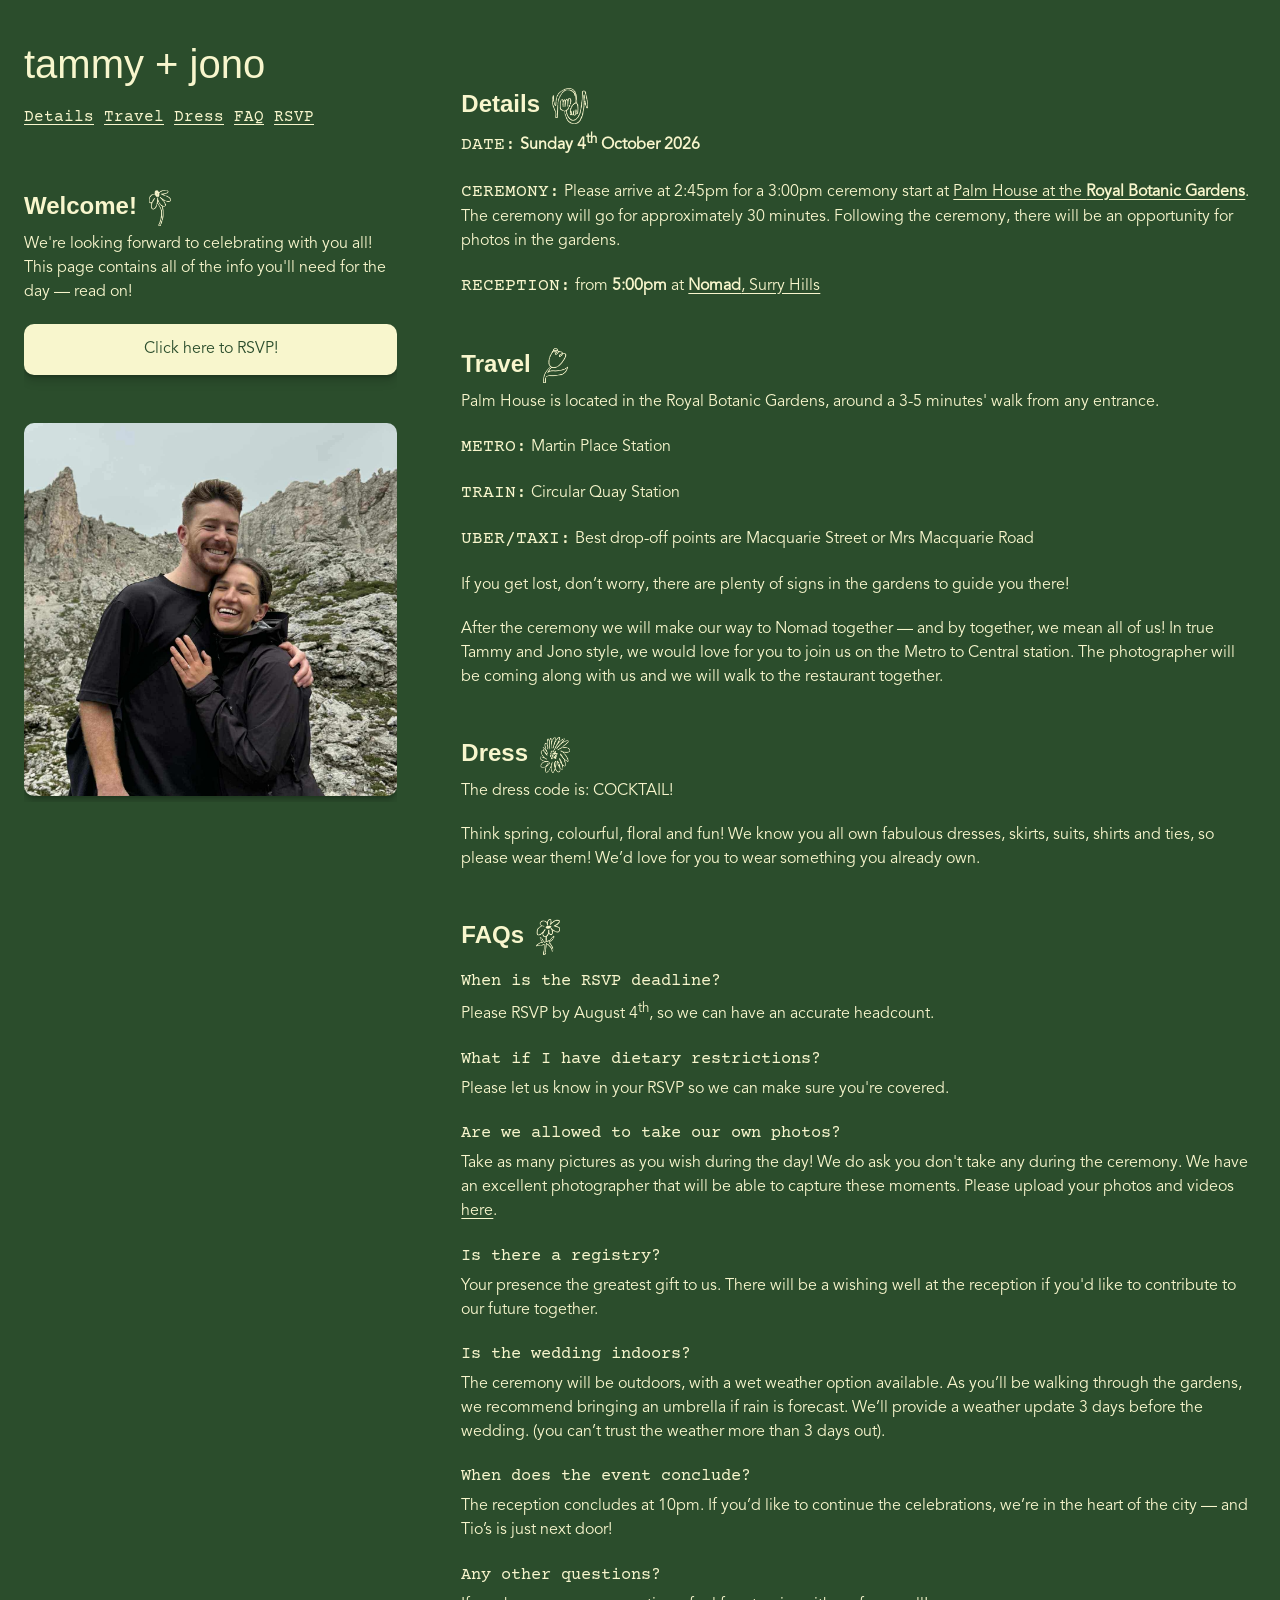
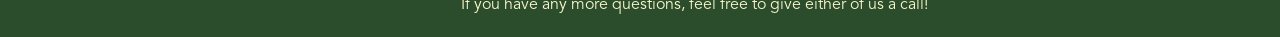
==== info.html @ a9351139 "Update main content" ====
<!DOCTYPE html>

<html>
  <head>
    <link rel="stylesheet" href="style.css">
    <link rel="icon" type="image/x-icon" href="favicon.ico">
    <meta name="viewport" content="width=device-width" />

    <title>Info | T+J</title>
    <meta name="description" content="Information!">
    
    <!-- Remove from Google Search -->
    <meta name="robots" content="noindex, nofollow" />

  </head>

  <body>
    <nav class="show">
      <input type="checkbox" id="nav-toggle" class="nav-toggle" aria-label="Toggle navigation menu">
      <div class="nav-bar">
        <h1 class="names"><a href="info.html">tammy + jono</a></h1>
        <label for="nav-toggle" class="hamburger" aria-hidden="true">
          <span></span>
          <span></span>
          <span></span>
        </label>
      </div>
      <div id="nav">
        <a href="info.html#details">Details</a>
        <a href="info.html#travel">Travel</a>
        <a href="info.html#dress">Dress</a>
        <a href="info.html#faq">FAQ</a>
        <a href="rsvp.html">RSVP</a>
      </div>
    </nav>
    <div class="cols left">
      <nav class="hide">
        <h1 class="names"><a href="info.html">tammy + jono</a></h1>
        <div id="nav">
          <a href="info.html#details">Details</a>
          <a href="info.html#travel">Travel</a>
          <a href="info.html#dress">Dress</a>
          <a href="info.html#faq">FAQ</a>
          <a href="rsvp.html">RSVP</a>
        </div>
     </nav>
      <div> 
        <h2 class="nospace script">Welcome!</h2>
        <p class="nospace">We're looking forward to celebrating with you all! This page contains all of the info you'll need for the day — read on!</p>
        
        <a href="rsvp.html" class="button"><span class="hide">Click </span><span class="show">Tap </span>here to RSVP!</a>
        
        <img class="pic hide" src="assets/jt1.jpeg" alt="A picture of Tammy and Jono">
      </div>
    </div>

    <div class="cols right">
      <div>
        <h2 class="script" id="details">Details</h2>
        <p><span class="courier">DATE:</span> <strong>Sunday 4<sup>th</sup> October 2026</strong></p>
        <p>
          <span class="courier">CEREMONY:</span> Please arrive at 2:45pm for a 3:00pm ceremony start at <a href="https://www.botanicgardens.org.au/venues-and-lawns/all-venues-and-lawns/palm-house">Palm House at the <strong>Royal Botanic Gardens</strong></a>. 
          The ceremony will go for approximately 30 minutes. Following the ceremony, there will be an opportunity for photos in the gardens.
        </p>
        <p><span class="courier">RECEPTION:</span> from <strong>5:00pm</strong> at <a href="https://nomad.sydney/"><strong>Nomad</strong>, Surry Hills</a></p>
      </div>

      <div>
        <h2 class="script" id="travel">Travel</h2>
        <p>
          Palm House is located in the Royal Botanic Gardens, around a 3-5 minutes' walk from any entrance. 
        </p>
        <p><span class="courier">METRO:</span> Martin Place Station</p>
        <p><span class="courier">TRAIN:</span> Circular Quay Station</p>
        <p><span class="courier">UBER/TAXI:</span> Best drop-off points are Macquarie Street or Mrs Macquarie Road</p>
        <p>
          If you get lost, don’t worry, there are plenty of signs in the gardens to guide you there! 
        </p>
        <p>
          After the ceremony we will make our way to Nomad together — and by together, we mean all of us! 
          In true Tammy and Jono style, we would love for you to join us on the Metro to Central station. The photographer will be coming along with us and we will walk to the restaurant together. 
        </p>
      </div>

      <div>
        <h2 class="script" id="dress">Dress</h2>
        <p>
          The dress code is: COCKTAIL!
        </p>
        <p>
          Think spring, colourful, floral and fun! We know you all own fabulous dresses, skirts, suits, shirts and ties, so please wear them! We’d love for you to wear something you already own.
        </p>
      </div>

      <div>
        <h2 class="script" id="faq">FAQs</h2>
        <h3>When is the RSVP deadline?</h3>
        <p>Please RSVP by August 4<sup>th</sup>, so we can have an accurate headcount.</p>

        <h3>What if I have dietary restrictions?</h3>
        <p>Please let us know in your RSVP so we can make sure you're covered.</p>

        <h3>Are we allowed to take our own photos?</h3>
        <p>Take as many pictures as you wish during the day! We do ask you don't take any during the ceremony. We have an excellent photographer that will be able to capture these moments.
          Please upload your photos and videos <a href="/">here</a>.
        </p>

        <h3>Is there a registry?</h3>
        <p>Your presence the greatest gift to us. There will be a wishing well at the reception if you'd like to contribute to our future together.</p>

        <h3>Is the wedding indoors?</h3>
        <p>The ceremony will be outdoors, with a wet weather option available. As you’ll be walking through the gardens, we recommend bringing an umbrella if rain is forecast. We’ll provide a weather update 3 days before the wedding. (you can’t trust the weather more than 3 days out).</p>

        <h3>When does the event conclude?</h3>
        <p>The reception concludes at 10pm. If you’d like to continue the celebrations, we’re in the heart of the city — and Tio’s is just next door!</p>

        <h3>Any other questions?</h3>
        <p>If you have any more questions, feel free to give either of us a call!</p>
      </div>
    </div>

    <script src="nav.js"></script>
  </body>
</html>
---- style.css ----
@import url('https://fonts.googleapis.com/css2?family=Courier+Prime:ital,wght@0,400;0,700;1,400;1,700&family=Homemade+Apple&display=swap');

@font-face {
  font-family: 'Avenir';
  src: url('assets/AvenirLTProBook.otf') format('opentype');
  font-weight: normal;
  font-style: normal;
}

@font-face {
  font-family: 'Above the Beyond';
  src: url('assets/above-the-beyond-script.ttf') format('truetype');
  font-weight: normal;
  font-style: normal;
}

* {
  margin: 0;
  padding: 0;
  box-sizing: border-box;
}

html {
  scroll-padding-top: 7rem;
}

body {
  --bg: #2B4D2C;
  --fg: #F8F6CD;
  --accent: #1A3403;
  --shadow-color: rgba(0, 0, 0, 0.1);

  --mid-text: clamp(1.5rem, 2.5vw, 2rem);
  --large-text: clamp(2rem, 7vw, 4rem);
  --small-text: clamp(0.75rem, 2vw, 1.25rem);

  font-family: 'Avenir', 'Courier Prime', monospace;
  background-color: var(--bg);
  color: var(--fg);
  min-height: 100vh;

  display: grid;
  grid-template-columns: 1fr 2fr;
  gap: 1em;
}

a {
  color: var(--fg);
  text-underline-offset: 3px;
}

#index {
  justify-content: center;
  display: flex;
  flex-direction: column;
  gap: 2em;
}

.cols {
  margin: 0 1.5em;
}

.right {
  padding-top: 40px;
}

.left .pic {
  max-width: 100%;
  margin-top: 2em;
}

nav {
  display: block;
  position: sticky;
  top: 0em;
  z-index: 1;
  background: var(--bg);

  padding: 0 0 1em 0;
}

nav, h3 {
  font-family: 'Courier Prime', Courier, monospace;
}

h3 {
  margin: 1.4em 0 0.4em 0;
  line-height: 1.2;
  font-size: 1.05rem;
  font-weight: 400;
}

h3 + p {
  margin-top: 0;
}

nav a {
  color: var(--fg);
  text-decoration-thickness: 0.05em;
  text-underline-offset: 0.2em;
}

nav a:not(h1):hover {
  text-decoration-thickness: 0.1em;
}

nav .names {
  margin-bottom: 1.25rem;
}

.hide .names {
  padding-top: 1em;
  font-size: 40px;
}

p {
  margin: 0.75em 0 1.25em 0;
  line-height: 1.5;
}

.container {
  max-width: 1200px;
  width: 100%;
  position: relative;
}

.background-image {
  position: absolute;
  top: 50%;
  left: 50%;
  transform: translate(-50%, -50%);
  width: 50%;
  max-width: 800px;
  opacity: 0.2;
  z-index: 0;
}

.content {
  position: relative;
  z-index: 1;
  min-height: calc(100vh - 4rem);

  display: flex;
  flex-direction: column;
  align-items: center;
}

#right {
  margin-top: -0.2em;
}

.pic {
  border-radius: 10px;
  box-shadow: 0 2px 2px var(--shadow-color),0 4px 4px var(--shadow-color),0 8px 8px var(--shadow-color);
}

.slideshow {
  margin: auto;
}

#slideshow-image {
  margin: 1rem;
  width: calc(100% - 2rem);
}

.names {
  font-family: 'Homemade Apple', sans-serif, cursive;
  font-size: var(--large-text);
  font-weight: 400;
  line-height: 1.2;
}

.names a {
  text-decoration: none;
}

.date {
  font-size: var(--mid-text);
  font-weight: 300;
}

#date {
  margin: 1.5rem 0 4rem 0;
  font-size: clamp(1.5rem, 4vw, 2.5rem);
}

.info {
  display: grid;
  grid-template-columns: auto auto auto;
  grid-template-rows: auto auto auto;
  align-items: center;
  justify-items: start;
  grid-column-gap: 1rem;
  font-size: var(--mid-text);
  text-align: left;

  width: 100%;
  max-width: fit-content;

  margin-bottom: 2rem;
}

.info img {
  grid-row: 1 / -1;
  max-width: 45px;
  margin: 0 0 0.5em 0;
}

.info .label {
  font-size: var(--small-text);
  text-transform: uppercase;
  grid-column: 2 / -1;
}

.script {
  font-family: 'Homemade Apple', sans-serif, cursive;
}

h2.script {
  margin: 2em 0 -0.25em 0;
}

h2.script::after {
  content: "";
  display: inline-block;
  height: 1.5em;
  margin-left: 0.5em;
  vertical-align: middle;
  background: center / contain no-repeat;
}

.left h2.script::after                            { background-image: url('assets/flower-7.png');  aspect-ratio: 1230 / 2048; } /* 1st — Welcome */
.cols.right > div:nth-of-type(1) h2.script::after { background-image: url('assets/flower-8.png');  aspect-ratio: 2000 / 1977; } /* 2nd — Details */
.cols.right > div:nth-of-type(2) h2.script::after { background-image: url('assets/flower-9.png');  aspect-ratio: 1459 / 2048; } /* 3rd — Travel */
.cols.right > div:nth-of-type(3) h2.script::after { background-image: url('assets/flower-10.png'); aspect-ratio: 1688 / 2048; } /* 4th — Dress */
.cols.right > div:nth-of-type(4) h2.script::after { background-image: url('assets/flower-11.png'); aspect-ratio: 1369 / 2048; } /* 5th — FAQs */

.courier, .label {
  font-family: 'Courier Prime', monospace;
  font-size: 1.1em;
}

.website {
  font-size: var(--small-text);
  font-weight: 300;
  margin-top: auto;
}

.show, .hidden {
  display: none;
}

.button {
  display: block;
  margin: 1em auto;
  padding: 1em;
  width: fit-content;
  background: var(--fg);
  border-radius: 10px;
  color: var(--bg);
  text-decoration: none;
  width: 100%;
  text-align: center;

  cursor: pointer;
  box-shadow: 0 2px 2px var(--shadow-color),0 4px 4px var(--shadow-color),0 8px 8px var(--shadow-color);
}

.button:hover {
  box-shadow: 0 2px 2px var(--shadow-color),0 4px 4px var(--shadow-color),0 8px 8px var(--shadow-color),0 16px 16px var(--shadow-color);
}

.button-container {
  display: grid;
  grid-template-columns: 1fr 1fr;
  gap: 1em;
}

#rsvp_link {
  width: fit-content;
}

.rsvp-form label {
  display: inline-block;
  margin: 0.75rem 0 0.25rem 0;
  font-family: 'Courier Prime', Courier, monospace;
}

.rsvp-form input[type="text"] {
  margin-bottom: 0.5rem;
  padding: 1em 0.6em;
  width: 100%;
  background: var(--accent);
  border: none;
  color: var(--fg);
}

@media (min-width: 811px) {
  html {
    scroll-padding-top: 40px;
  }

  .left {
    position: sticky;
    top: 0;
    align-self: start;
    max-height: 100vh;
    overflow-y: auto;
  }
}

@media (max-width: 810px) {

  .container {
    --mid-text: clamp(1.25rem, 2.5vw, 1.75rem);
    --large-text: clamp(2.5rem, 6vw, 4rem);
    --small-text: clamp(1rem, 2vw, 1.5rem);

    padding: 1rem;
    text-align: center;
  }

  body {
    gap: 0;
    display: flex;
    flex-direction: column;
  }

  .columns {
    display: block;
    margin: 0 1.5em;
  }

  .right {
    padding-top: 0;
  }

  .names {
    margin: 1.5rem 0 2.5rem 0; 
  }

  nav .names {
    margin-top: 2.5rem;
  }

  #slideshow-image {
    max-width: 300px;
    width: 60vw;
  }

  #date {
    margin: -1.5rem 0 2rem 0;
  }

  .narrow-remove {
    display: none;
  }

  .info {
    grid-template-columns: auto auto;
  }

  .info .label {
    grid-column: auto;
  }

  .info div {
    margin: -0.2rem 0;
  }

  .info img {
    margin: 0.5em 0 0 0;
  }

  .script {
    font-size: 1.2em;
    margin: 0.75rem 0 -0.25rem 0;
    display: block;
  }

  h2.script {
    margin: 2rem 0 -0.25rem 0;
    font-size: 1.5em;
  }

  .show {
    display: inline;
  }

  nav.show {
    display: block;
    padding: 2.5rem 1.5em 2em 1.5em;
  }

  nav.show .nav-bar {
    display: flex;
    align-items: center;
    justify-content: space-between;
    gap: 1rem;
  }

  nav.show .nav-bar .names {
    margin: 0;   /* spacing handled by the nav padding */
  }

  /* visually-hidden checkbox that drives the toggle (kept focusable) */
  .nav-toggle {
    position: absolute;
    width: 1px;
    height: 1px;
    margin: -1px;
    clip: rect(0 0 0 0);
    overflow: hidden;
  }

  .hamburger {
    flex: none;
    display: flex;
    flex-direction: column;
    justify-content: space-between;
    width: 2rem;
    height: 1.25rem;
    cursor: pointer;
    margin-bottom: 0.15em;
  }

  .hamburger span {
    display: block;
    height: 3px;
    background: var(--fg);
    border-radius: 3px;
    transition: transform 0.25s ease, opacity 0.25s ease;
  }

  /* menu collapsed by default */
  nav.show #nav {
    display: flex;
    flex-direction: column;
    gap: 0.75rem;
    max-height: 0;
    margin-top: 0;
    opacity: 0;
    overflow: hidden;
    transition: max-height 0.3s ease, margin-top 0.3s ease, opacity 0.3s ease;
  }

  /* menu expanded when the checkbox is toggled on */
  .nav-toggle:checked ~ #nav {
    max-height: 20rem;
    margin-top: 1.5rem;
    opacity: 1;
  }

  /* morph the icon into an X while the menu is open */
  .nav-toggle:checked ~ .nav-bar .hamburger span:nth-child(1) {
    transform: translateY(calc(0.625rem - 1.5px)) rotate(45deg);
  }

  .nav-toggle:checked ~ .nav-bar .hamburger span:nth-child(2) {
    opacity: 0;
  }

  .nav-toggle:checked ~ .nav-bar .hamburger span:nth-child(3) {
    transform: translateY(calc(-0.625rem + 1.5px)) rotate(-45deg);
  }

  .hide {
    display: none !important;
  }

  .nospace {
    display: block;
  }
}
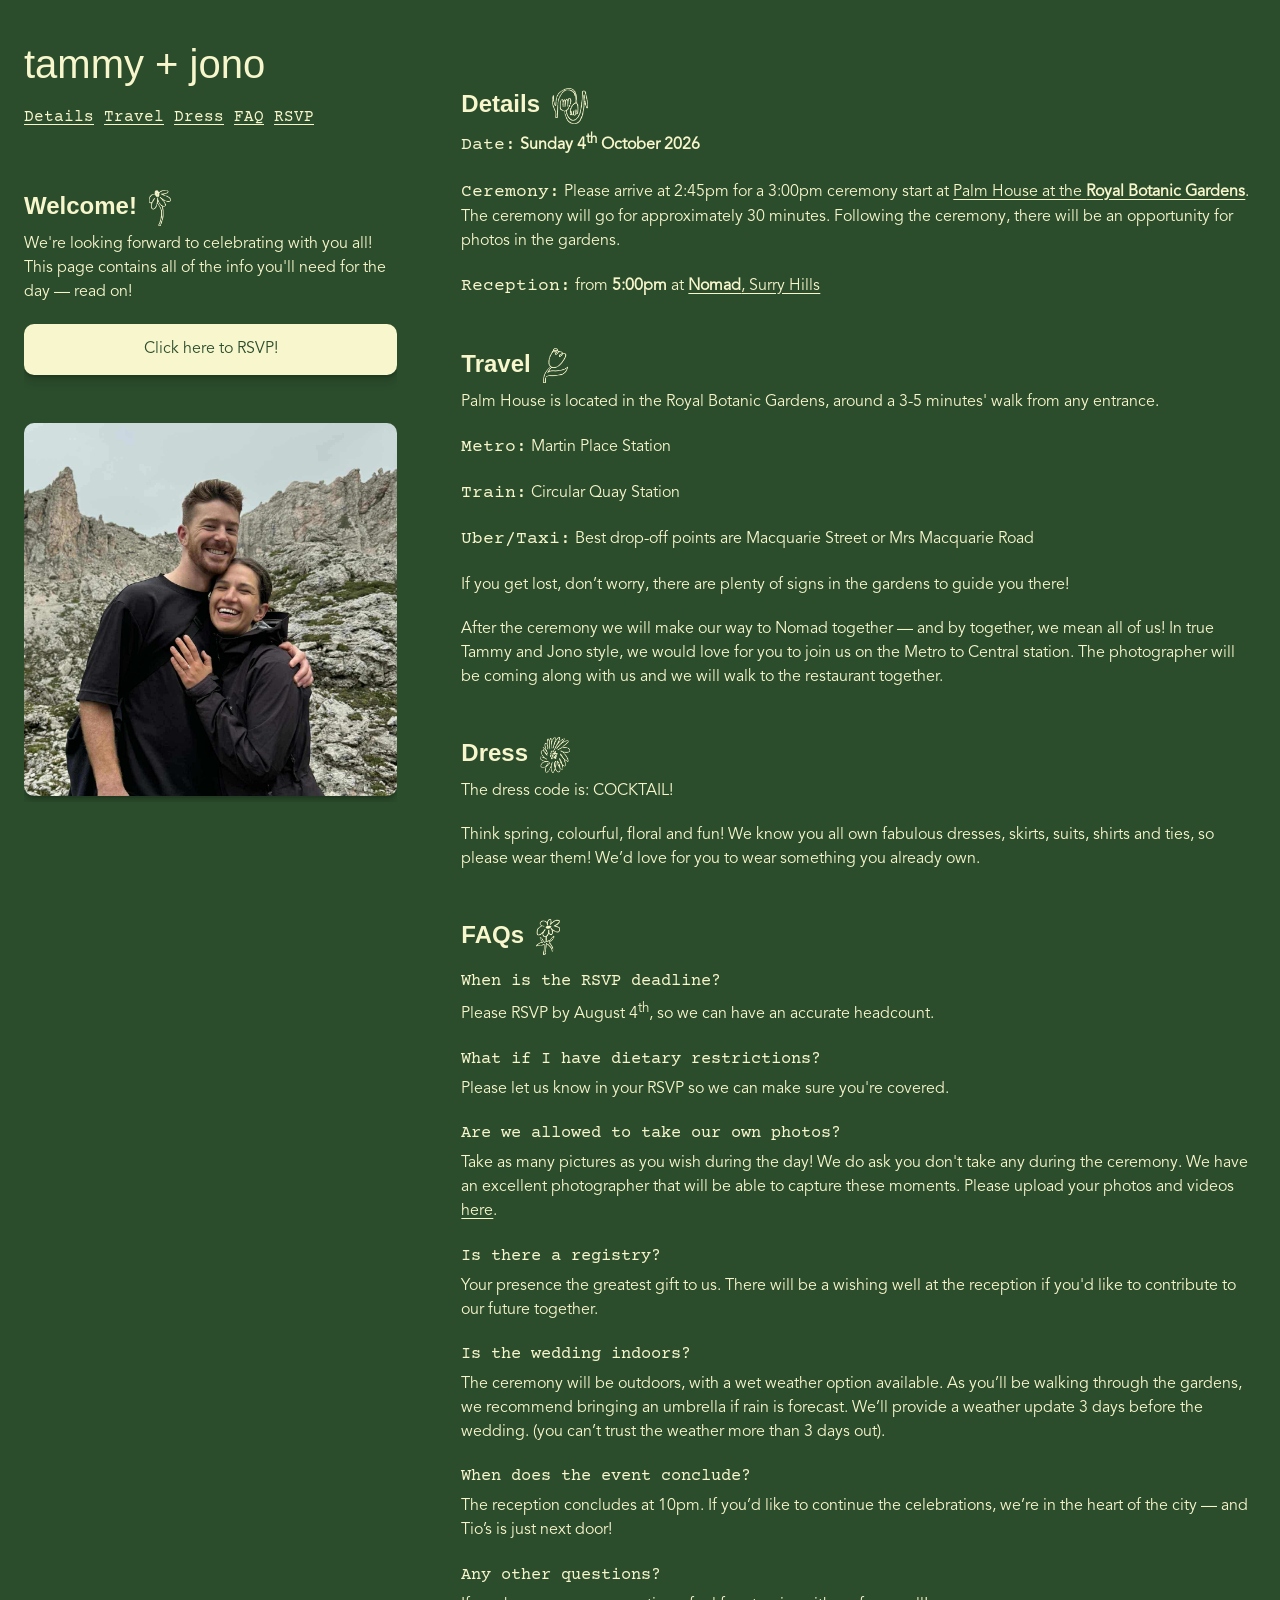
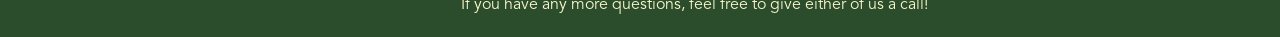
==== commit 8e95ca1b: "Update info.html" ====
--- a/info.html
+++ b/info.html
@@ -57,12 +57,12 @@
     <div class="cols right">
       <div>
         <h2 class="script" id="details">Details</h2>
-        <p><span class="courier">DATE:</span> <strong>Sunday 4<sup>th</sup> October 2026</strong></p>
+        <p><span class="courier">Date:</span> <strong>Sunday 4<sup>th</sup> October 2026</strong></p>
         <p>
-          <span class="courier">CEREMONY:</span> Please arrive at 2:45pm for a 3:00pm ceremony start at <a href="https://www.botanicgardens.org.au/venues-and-lawns/all-venues-and-lawns/palm-house">Palm House at the <strong>Royal Botanic Gardens</strong></a>. 
+          <span class="courier">Ceremony:</span> Please arrive at 2:45pm for a 3:00pm ceremony start at <a href="https://www.botanicgardens.org.au/venues-and-lawns/all-venues-and-lawns/palm-house">Palm House at the <strong>Royal Botanic Gardens</strong></a>. 
           The ceremony will go for approximately 30 minutes. Following the ceremony, there will be an opportunity for photos in the gardens.
         </p>
-        <p><span class="courier">RECEPTION:</span> from <strong>5:00pm</strong> at <a href="https://nomad.sydney/"><strong>Nomad</strong>, Surry Hills</a></p>
+        <p><span class="courier">Reception:</span> from <strong>5:00pm</strong> at <a href="https://nomad.sydney/"><strong>Nomad</strong>, Surry Hills</a></p>
       </div>
 
       <div>
@@ -70,9 +70,9 @@
         <p>
           Palm House is located in the Royal Botanic Gardens, around a 3-5 minutes' walk from any entrance. 
         </p>
-        <p><span class="courier">METRO:</span> Martin Place Station</p>
-        <p><span class="courier">TRAIN:</span> Circular Quay Station</p>
-        <p><span class="courier">UBER/TAXI:</span> Best drop-off points are Macquarie Street or Mrs Macquarie Road</p>
+        <p><span class="courier">Metro:</span> Martin Place Station</p>
+        <p><span class="courier">Train:</span> Circular Quay Station</p>
+        <p><span class="courier">Uber/Taxi:</span> Best drop-off points are Macquarie Street or Mrs Macquarie Road</p>
         <p>
           If you get lost, don’t worry, there are plenty of signs in the gardens to guide you there! 
         </p>
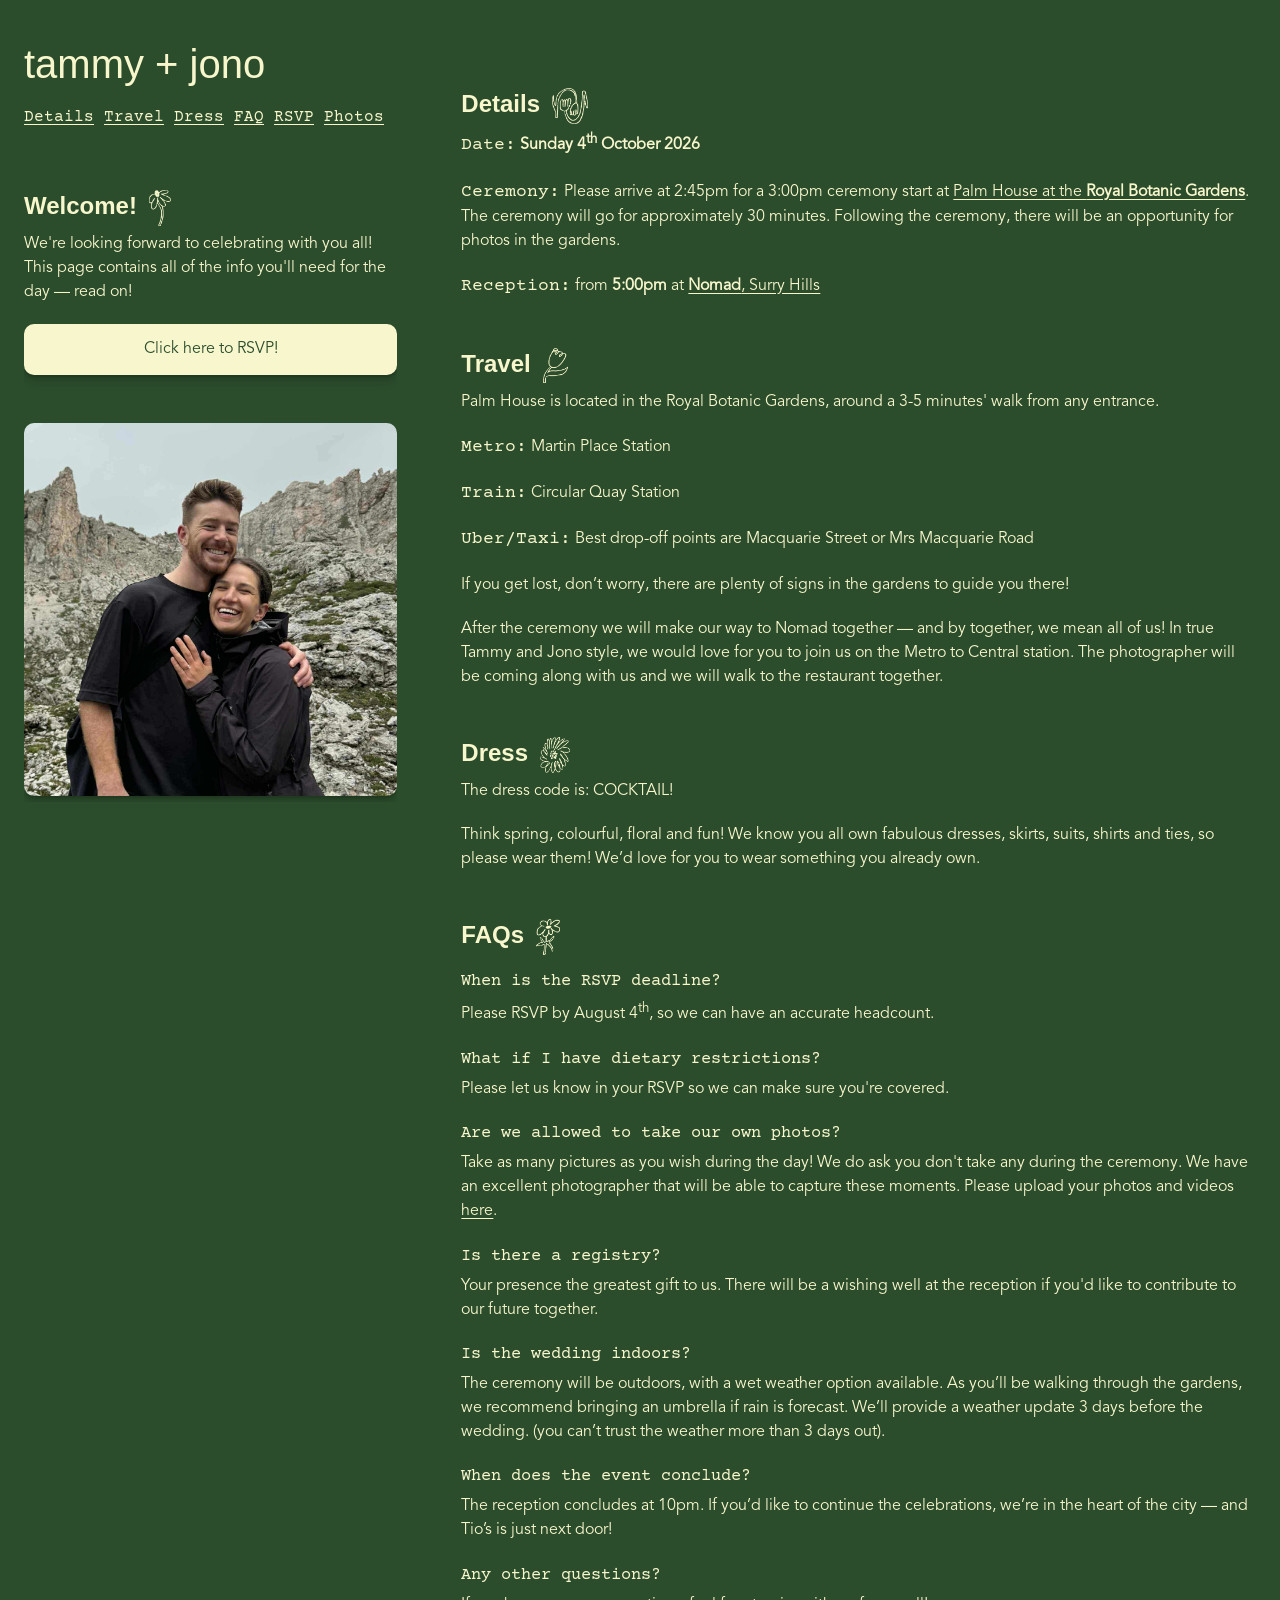
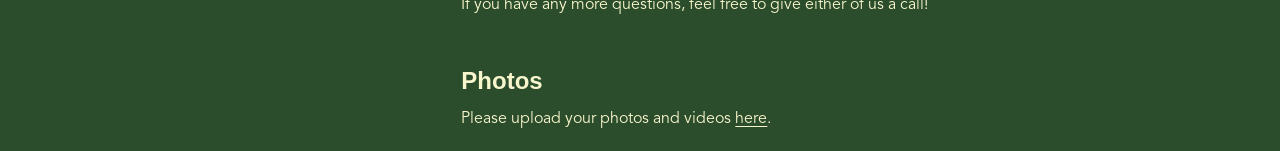
==== commit 198915bd: "Add photos heading" ====
--- a/info.html
+++ b/info.html
@@ -31,6 +31,7 @@
         <a href="info.html#dress">Dress</a>
         <a href="info.html#faq">FAQ</a>
         <a href="rsvp.html">RSVP</a>
+        <a href="info.html#photos">Photos</a>
       </div>
     </nav>
     <div class="cols left">
@@ -42,6 +43,7 @@
           <a href="info.html#dress">Dress</a>
           <a href="info.html#faq">FAQ</a>
           <a href="rsvp.html">RSVP</a>
+          <a href="info.html#photos">Photos</a>
         </div>
      </nav>
       <div> 
@@ -117,7 +119,14 @@
         <h3>Any other questions?</h3>
         <p>If you have any more questions, feel free to give either of us a call!</p>
       </div>
+
+      <div>
+        <h2 class="script" id="photos">Photos</h2>
+        <p>Please upload your photos and videos <a href="/">here</a>.</p>
+      </div>
     </div>
+
+
 
     <script src="nav.js"></script>
   </body>
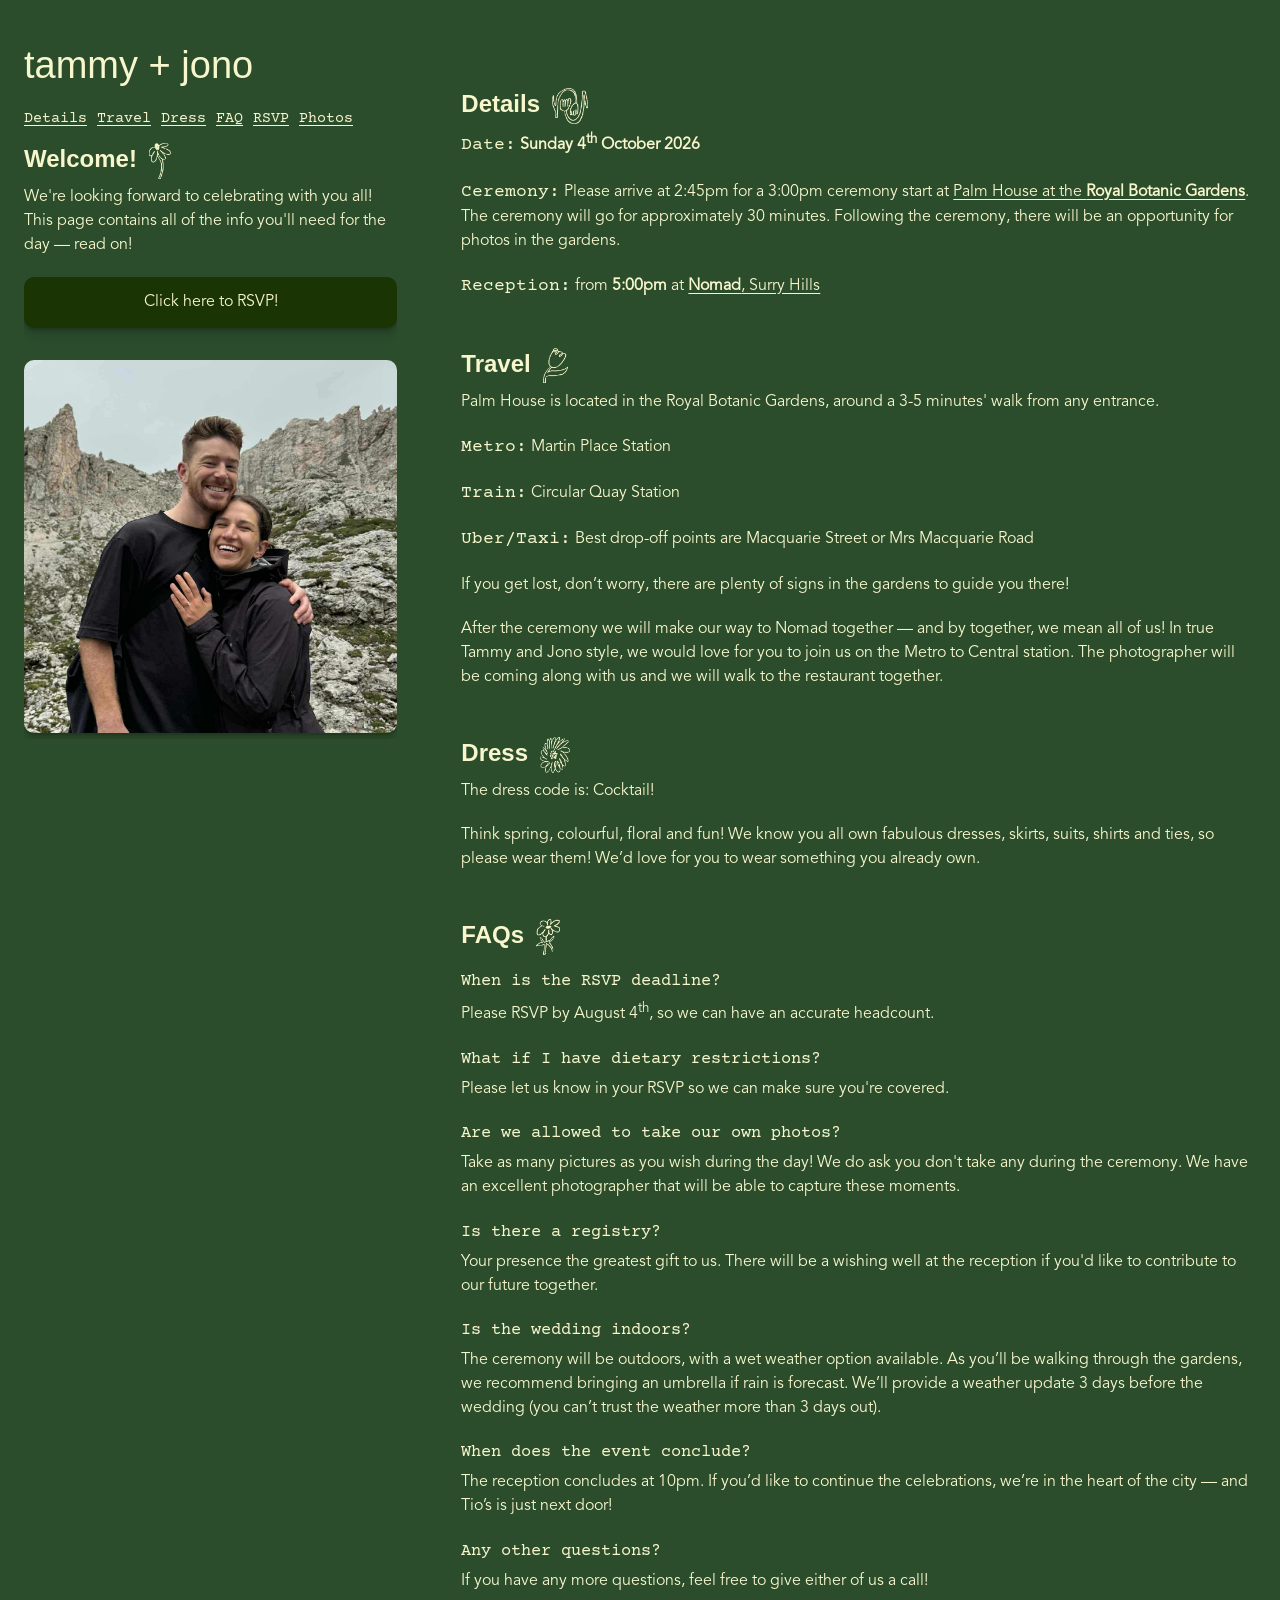
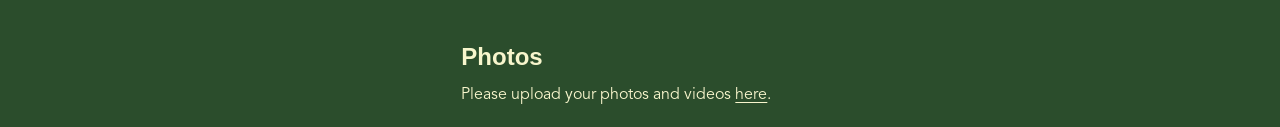
==== commit 29fa4eee: "Updates" ====
--- a/info.html
+++ b/info.html
@@ -61,10 +61,10 @@
         <h2 class="script" id="details">Details</h2>
         <p><span class="courier">Date:</span> <strong>Sunday 4<sup>th</sup> October 2026</strong></p>
         <p>
-          <span class="courier">Ceremony:</span> Please arrive at 2:45pm for a 3:00pm ceremony start at <a href="https://www.botanicgardens.org.au/venues-and-lawns/all-venues-and-lawns/palm-house">Palm House at the <strong>Royal Botanic Gardens</strong></a>. 
+          <span class="courier">Ceremony:</span> Please arrive at 2:45pm for a 3:00pm ceremony start at <a href="https://maps.app.goo.gl/Qrt4GrL8GspPV5bq5" target="_blank">Palm House at the <strong>Royal Botanic Gardens</strong></a>. 
           The ceremony will go for approximately 30 minutes. Following the ceremony, there will be an opportunity for photos in the gardens.
         </p>
-        <p><span class="courier">Reception:</span> from <strong>5:00pm</strong> at <a href="https://nomad.sydney/"><strong>Nomad</strong>, Surry Hills</a></p>
+        <p><span class="courier">Reception:</span> from <strong>5:00pm</strong> at <a href="https://maps.app.goo.gl/P6zSYFpvyrRiJDUo7" target="_blank"><strong>Nomad</strong>, Surry Hills</a></p>
       </div>
 
       <div>
@@ -87,7 +87,7 @@
       <div>
         <h2 class="script" id="dress">Dress</h2>
         <p>
-          The dress code is: COCKTAIL!
+          The dress code is: Cocktail!
         </p>
         <p>
           Think spring, colourful, floral and fun! We know you all own fabulous dresses, skirts, suits, shirts and ties, so please wear them! We’d love for you to wear something you already own.
@@ -103,15 +103,13 @@
         <p>Please let us know in your RSVP so we can make sure you're covered.</p>
 
         <h3>Are we allowed to take our own photos?</h3>
-        <p>Take as many pictures as you wish during the day! We do ask you don't take any during the ceremony. We have an excellent photographer that will be able to capture these moments.
-          Please upload your photos and videos <a href="/">here</a>.
-        </p>
+        <p>Take as many pictures as you wish during the day! We do ask you don't take any during the ceremony. We have an excellent photographer that will be able to capture these moments.</p>
 
         <h3>Is there a registry?</h3>
         <p>Your presence the greatest gift to us. There will be a wishing well at the reception if you'd like to contribute to our future together.</p>
 
         <h3>Is the wedding indoors?</h3>
-        <p>The ceremony will be outdoors, with a wet weather option available. As you’ll be walking through the gardens, we recommend bringing an umbrella if rain is forecast. We’ll provide a weather update 3 days before the wedding. (you can’t trust the weather more than 3 days out).</p>
+        <p>The ceremony will be outdoors, with a wet weather option available. As you’ll be walking through the gardens, we recommend bringing an umbrella if rain is forecast. We’ll provide a weather update 3 days before the wedding (you can’t trust the weather more than 3 days out).</p>
 
         <h3>When does the event conclude?</h3>
         <p>The reception concludes at 10pm. If you’d like to continue the celebrations, we’re in the heart of the city — and Tio’s is just next door!</p>
@@ -122,7 +120,7 @@
 
       <div>
         <h2 class="script" id="photos">Photos</h2>
-        <p>Please upload your photos and videos <a href="/">here</a>.</p>
+        <p>Please upload your photos and videos <a href="https://photos.app.goo.gl/9ErPabnjmFAJHzYr7" target="_blank">here</a>.</p>
       </div>
     </div>
 
--- a/style.css
+++ b/style.css
@@ -56,6 +56,14 @@
   gap: 2em;
 }
 
+#index-nav {
+  padding-bottom: 1em;
+}
+
+#index-nav .nav-bar {
+  height: 22.4px;
+}
+
 .cols {
   margin: 0 1.5em;
 }
@@ -66,7 +74,7 @@
 
 .left .pic {
   max-width: 100%;
-  margin-top: 2em;
+  margin-top: 1em;
 }
 
 nav {
@@ -98,6 +106,8 @@
   color: var(--fg);
   text-decoration-thickness: 0.05em;
   text-underline-offset: 0.2em;
+
+  font-size: 0.95em;
 }
 
 nav a:not(h1):hover {
@@ -125,14 +135,15 @@
 }
 
 .background-image {
-  position: absolute;
+  position: fixed;
   top: 50%;
   left: 50%;
   transform: translate(-50%, -50%);
   width: 50%;
   max-width: 800px;
   opacity: 0.2;
-  z-index: 0;
+  z-index: -1;
+  pointer-events: none;
 }
 
 .content {
@@ -154,14 +165,6 @@
   box-shadow: 0 2px 2px var(--shadow-color),0 4px 4px var(--shadow-color),0 8px 8px var(--shadow-color);
 }
 
-.slideshow {
-  margin: auto;
-}
-
-#slideshow-image {
-  margin: 1rem;
-  width: calc(100% - 2rem);
-}
 
 .names {
   font-family: 'Homemade Apple', sans-serif, cursive;
@@ -220,6 +223,10 @@
   margin: 2em 0 -0.25em 0;
 }
 
+h2.nospace.script {
+  margin-top: 0em;
+}
+
 h2.script::after {
   content: "";
   display: inline-block;
@@ -255,25 +262,33 @@
   margin: 1em auto;
   padding: 1em;
   width: fit-content;
-  background: var(--fg);
+  background: var(--accent);
   border-radius: 10px;
-  color: var(--bg);
+  border: none;
+  color: var(--fg);
   text-decoration: none;
   width: 100%;
   text-align: center;
 
   cursor: pointer;
   box-shadow: 0 2px 2px var(--shadow-color),0 4px 4px var(--shadow-color),0 8px 8px var(--shadow-color);
+  transition: transform 0.1s ease;
 }
 
 .button:hover {
   box-shadow: 0 2px 2px var(--shadow-color),0 4px 4px var(--shadow-color),0 8px 8px var(--shadow-color),0 16px 16px var(--shadow-color);
+  transform: translateY(-2px);
 }
 
 .button-container {
   display: grid;
   grid-template-columns: 1fr 1fr;
   gap: 1em;
+}
+
+#rsvp_submit {
+  background: var(--fg);
+  color: var(--bg);
 }
 
 #rsvp_link {
@@ -343,11 +358,6 @@
     margin-top: 2.5rem;
   }
 
-  #slideshow-image {
-    max-width: 300px;
-    width: 60vw;
-  }
-
   #date {
     margin: -1.5rem 0 2rem 0;
   }
@@ -399,8 +409,10 @@
     gap: 1rem;
   }
 
-  nav.show .nav-bar .names {
-    margin: 0;   /* spacing handled by the nav padding */
+  nav.show .nav-bar .names,
+  nav.show .nav-bar h2 {
+    margin: 0;
+    line-height: 0;
   }
 
   /* visually-hidden checkbox that drives the toggle (kept focusable) */
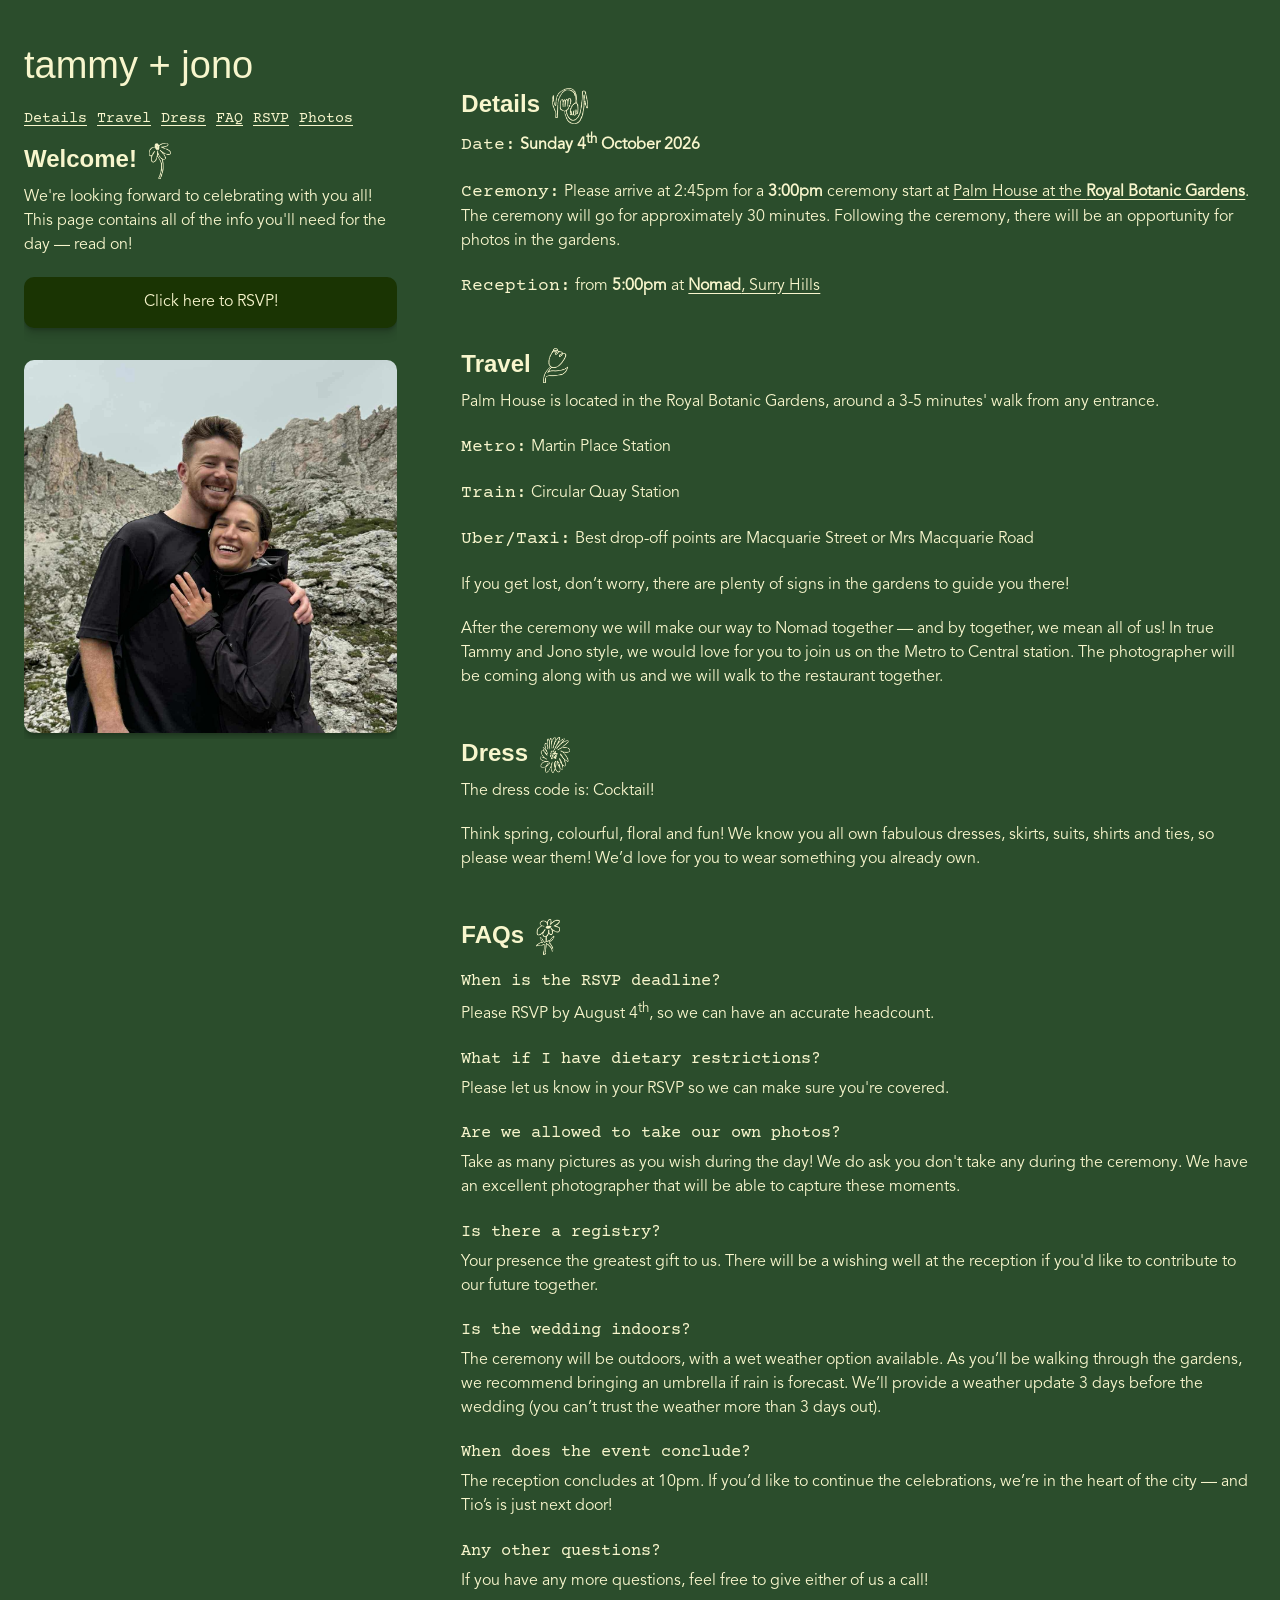
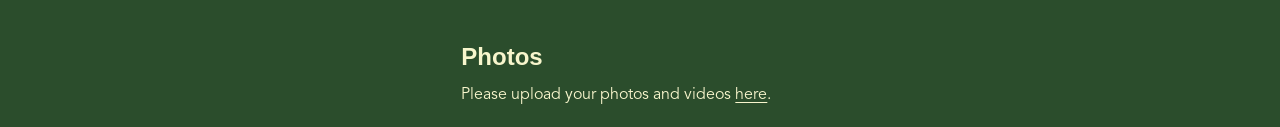
==== commit 9499a83b: "More updates" ====
--- a/info.html
+++ b/info.html
@@ -61,7 +61,7 @@
         <h2 class="script" id="details">Details</h2>
         <p><span class="courier">Date:</span> <strong>Sunday 4<sup>th</sup> October 2026</strong></p>
         <p>
-          <span class="courier">Ceremony:</span> Please arrive at 2:45pm for a 3:00pm ceremony start at <a href="https://maps.app.goo.gl/Qrt4GrL8GspPV5bq5" target="_blank">Palm House at the <strong>Royal Botanic Gardens</strong></a>. 
+          <span class="courier">Ceremony:</span> Please arrive at 2:45pm for a <strong>3:00pm</strong> ceremony start at <a href="https://maps.app.goo.gl/Qrt4GrL8GspPV5bq5" target="_blank">Palm House at the <strong>Royal Botanic Gardens</strong></a>. 
           The ceremony will go for approximately 30 minutes. Following the ceremony, there will be an opportunity for photos in the gardens.
         </p>
         <p><span class="courier">Reception:</span> from <strong>5:00pm</strong> at <a href="https://maps.app.goo.gl/P6zSYFpvyrRiJDUo7" target="_blank"><strong>Nomad</strong>, Surry Hills</a></p>
--- a/style.css
+++ b/style.css
@@ -388,6 +388,11 @@
     display: block;
   }
 
+  .script a {
+    text-underline-offset: 6px;
+    text-decoration-thickness: 1.5px;
+  }
+
   h2.script {
     margin: 2rem 0 -0.25rem 0;
     font-size: 1.5em;
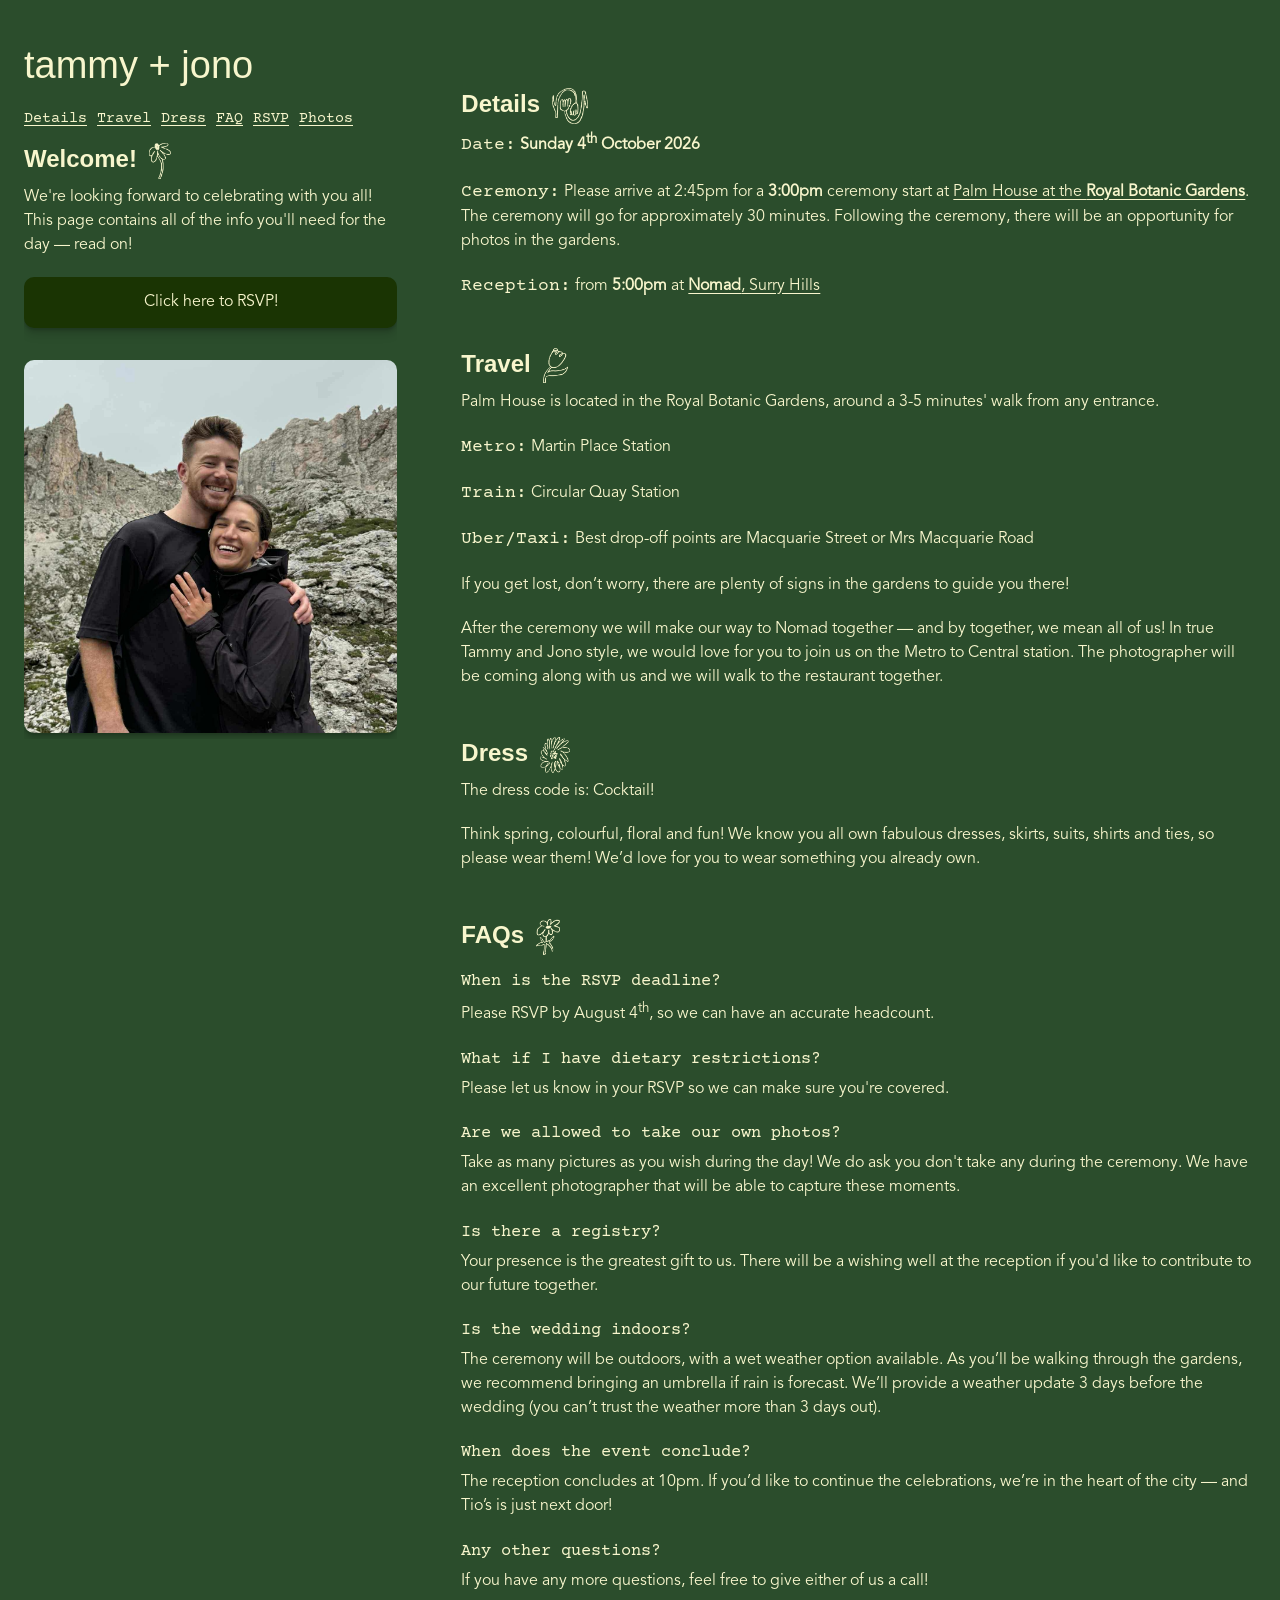
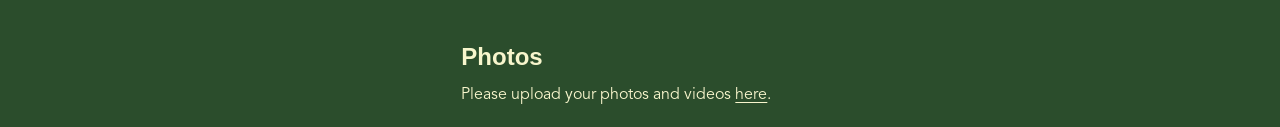
==== commit 9ea622ee: "Presence" ====
--- a/info.html
+++ b/info.html
@@ -106,7 +106,7 @@
         <p>Take as many pictures as you wish during the day! We do ask you don't take any during the ceremony. We have an excellent photographer that will be able to capture these moments.</p>
 
         <h3>Is there a registry?</h3>
-        <p>Your presence the greatest gift to us. There will be a wishing well at the reception if you'd like to contribute to our future together.</p>
+        <p>Your presence is the greatest gift to us. There will be a wishing well at the reception if you'd like to contribute to our future together.</p>
 
         <h3>Is the wedding indoors?</h3>
         <p>The ceremony will be outdoors, with a wet weather option available. As you’ll be walking through the gardens, we recommend bringing an umbrella if rain is forecast. We’ll provide a weather update 3 days before the wedding (you can’t trust the weather more than 3 days out).</p>
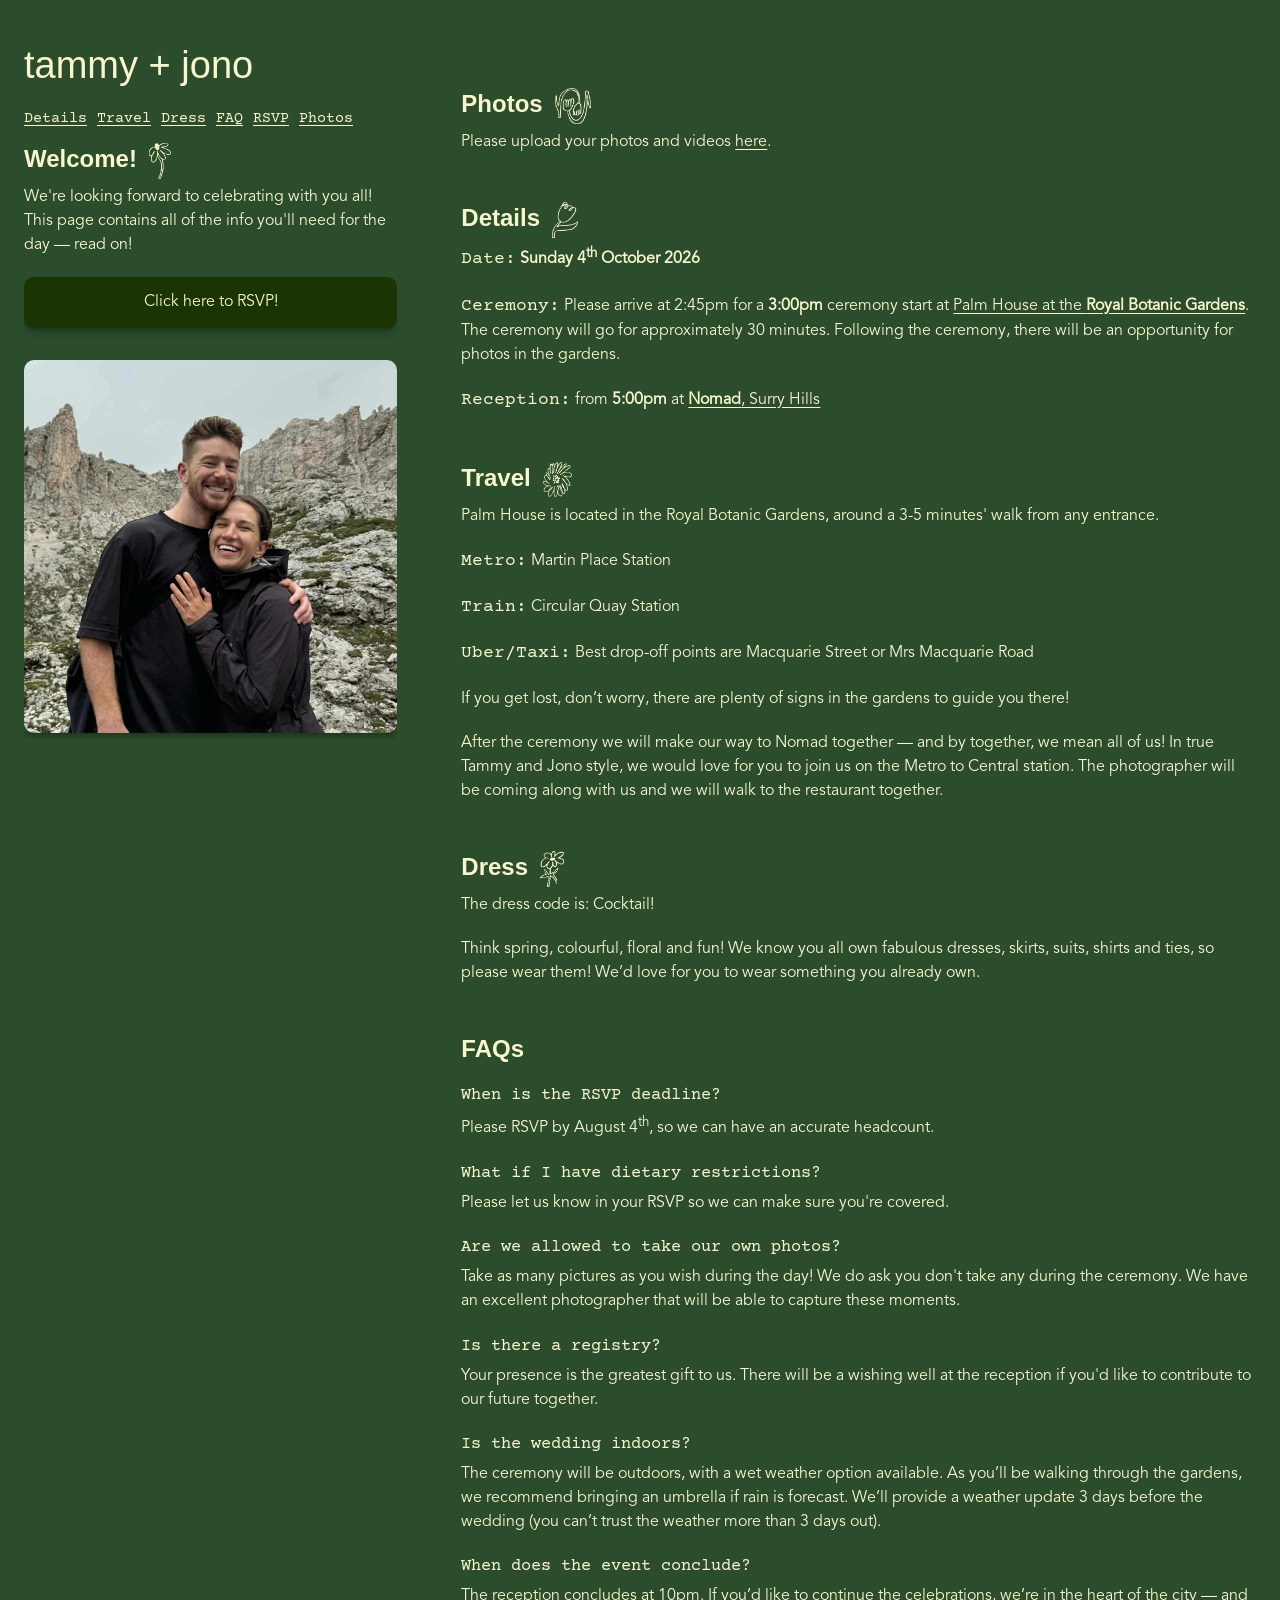
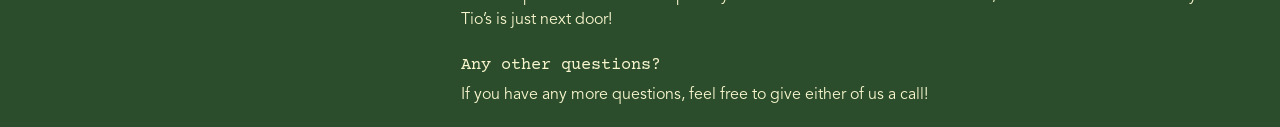
==== commit 7c61c8ab: "New photos link" ====
--- a/info.html
+++ b/info.html
@@ -58,6 +58,10 @@
 
     <div class="cols right">
       <div>
+        <h2 class="script" id="photos">Photos</h2>
+        <p>Please upload your photos and videos <a href="photos.app.goo.gl/9L255EPxcgjtSfTJ7" target="_blank">here</a>.</p>
+      </div>
+      <div>
         <h2 class="script" id="details">Details</h2>
         <p><span class="courier">Date:</span> <strong>Sunday 4<sup>th</sup> October 2026</strong></p>
         <p>
@@ -117,11 +121,6 @@
         <h3>Any other questions?</h3>
         <p>If you have any more questions, feel free to give either of us a call!</p>
       </div>
-
-      <div>
-        <h2 class="script" id="photos">Photos</h2>
-        <p>Please upload your photos and videos <a href="https://photos.app.goo.gl/9ErPabnjmFAJHzYr7" target="_blank">here</a>.</p>
-      </div>
     </div>
 
 
